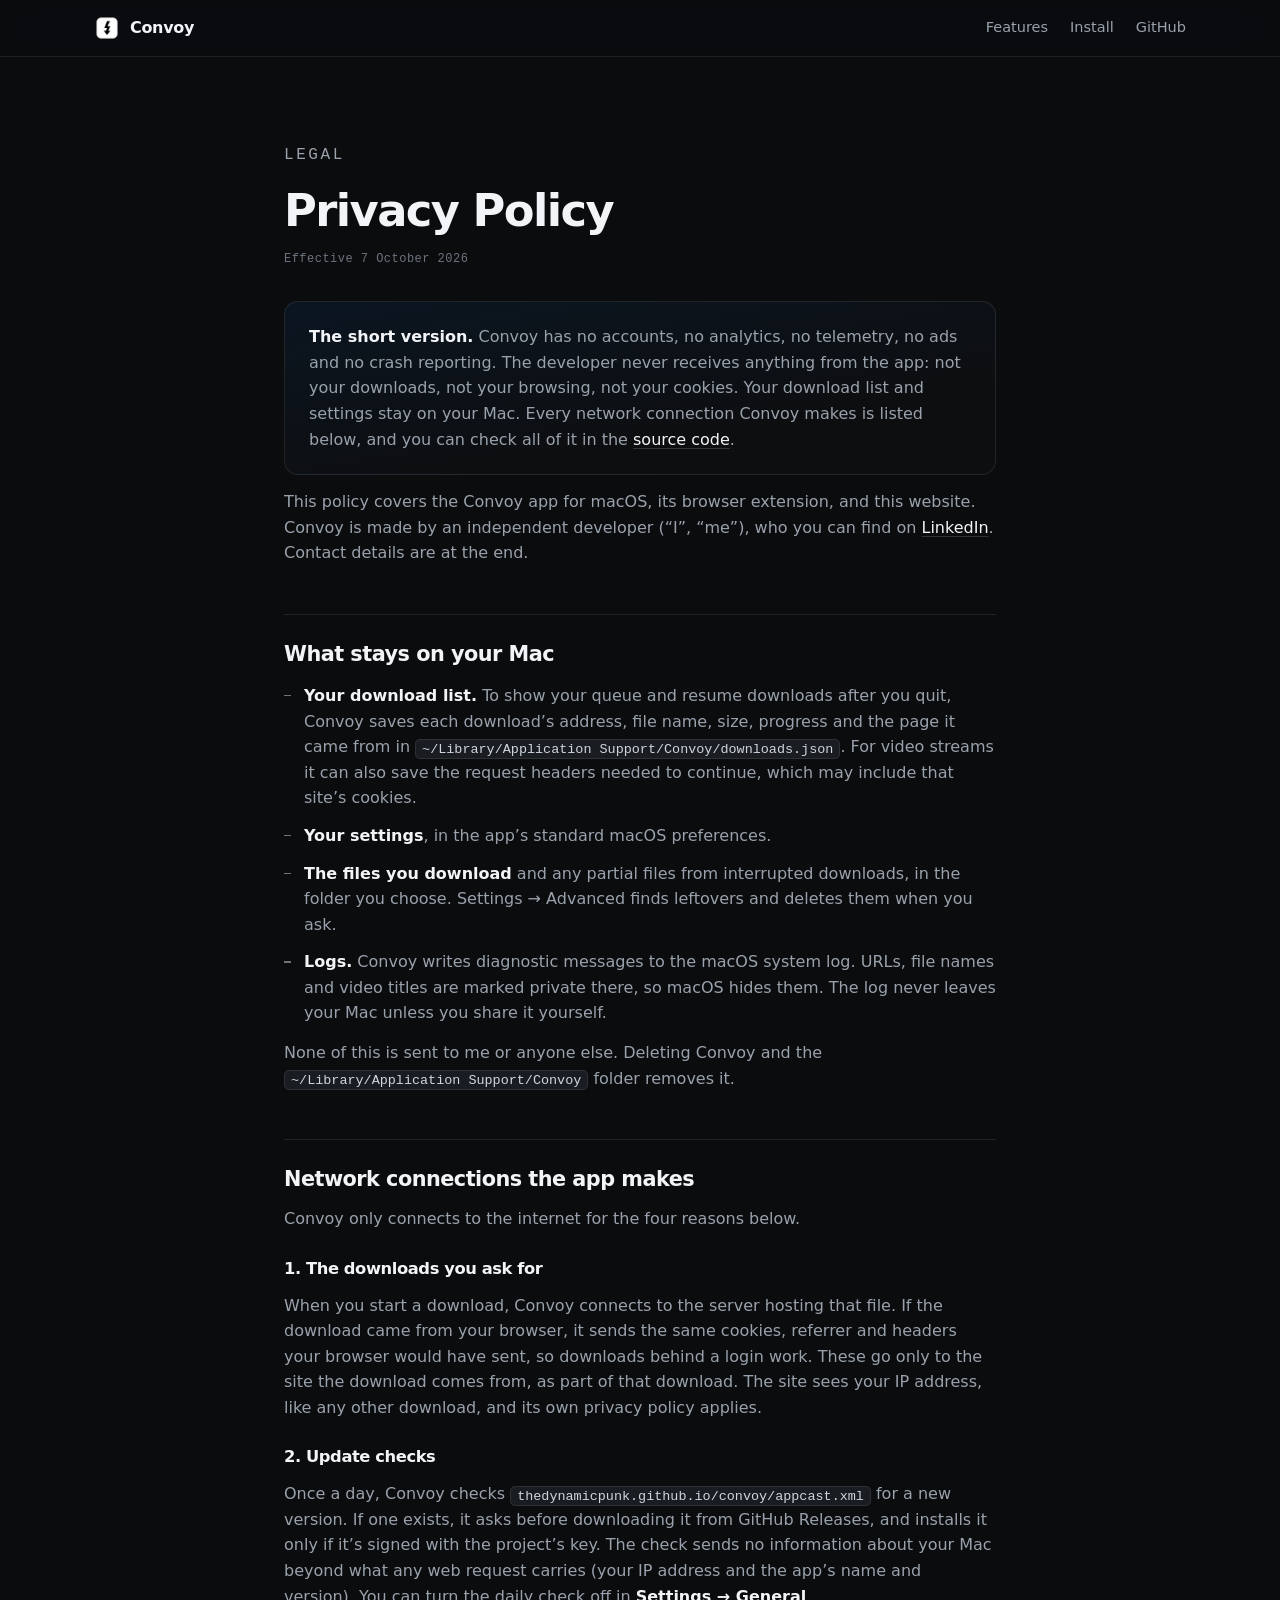
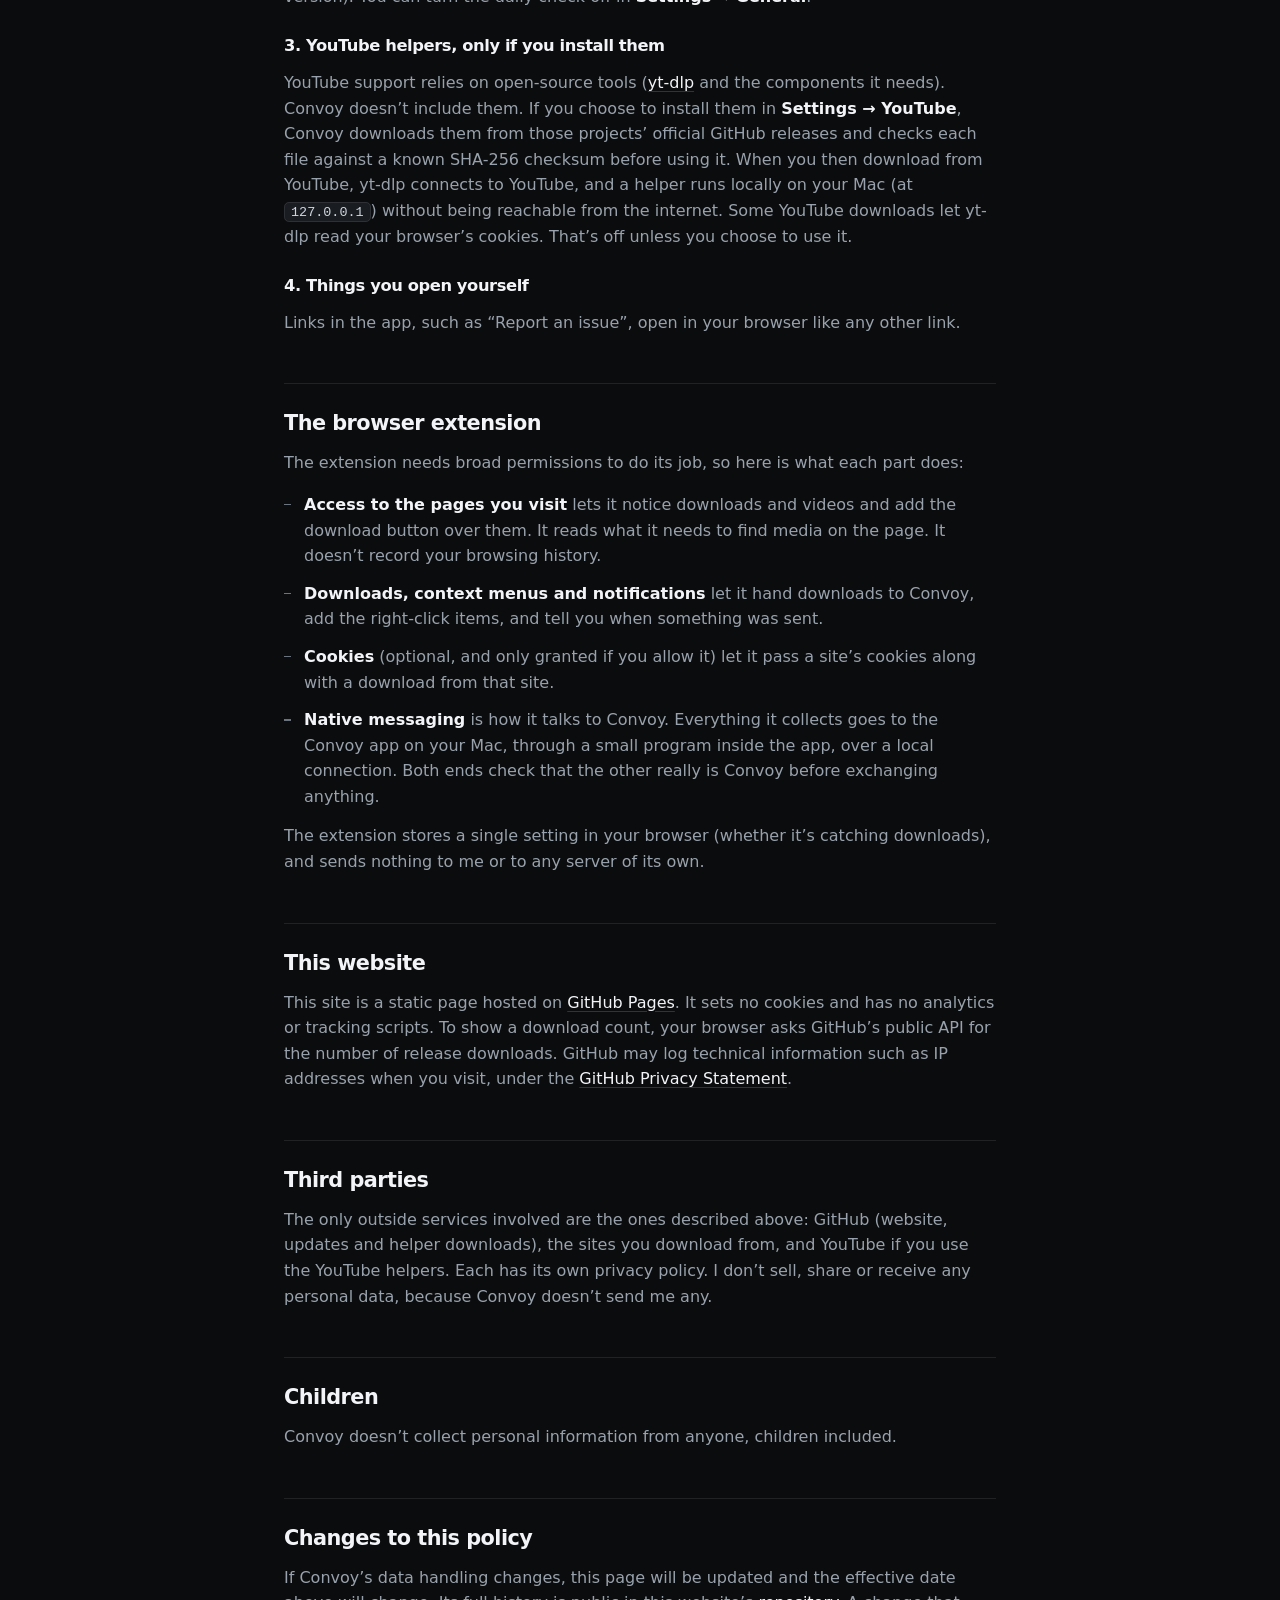
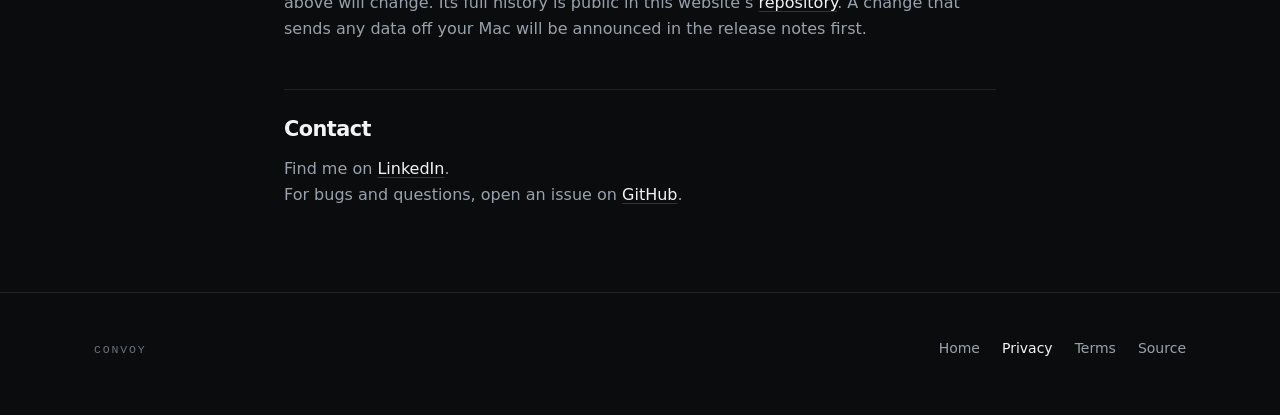
==== privacy.html @ 40a525fc "Add privacy policy and terms of service pages" ====
<!DOCTYPE html>
<html lang="en">
<head>
<meta charset="utf-8">
<meta name="viewport" content="width=device-width, initial-scale=1">
<title>Privacy Policy · Convoy</title>
<meta name="description" content="Convoy has no accounts, no analytics and no telemetry. This page lists every network connection the app makes and what stays on your Mac.">
<link rel="icon" href="convoy/icon.png">
<link rel="stylesheet" href="legal.css">
</head>
<body>

<header class="hdr">
  <div class="wrap hdr-in">
    <a class="mark" href="/">
      <img src="convoy/icon.png" alt="">
      <b>Convoy</b>
    </a>
    <nav class="hdr-links">
      <a href="/#features">Features</a>
      <a href="/#install">Install</a>
      <a href="https://github.com/TheDynamicPunk/Convoy">GitHub</a>
    </nav>
  </div>
</header>

<main class="wrap doc">
  <p class="eyebrow">Legal</p>
  <h1>Privacy Policy</h1>
  <p class="updated">Effective 7 October 2026</p>

  <div class="tldr">
    <p><b>The short version.</b> Convoy has no accounts, no analytics, no telemetry, no ads and no crash reporting. The developer never receives anything from the app: not your downloads, not your browsing, not your cookies. Your download list and settings stay on your Mac. Every network connection Convoy makes is listed below, and you can check all of it in the <a href="https://github.com/TheDynamicPunk/Convoy">source code</a>.</p>
  </div>

  <p>This policy covers the Convoy app for macOS, its browser extension, and this website. Convoy is made by an independent developer (“I”, “me”), who you can find on <a href="https://www.linkedin.com/in/gupta-ashu">LinkedIn</a>. Contact details are at the end.</p>

  <h2>What stays on your Mac</h2>
  <ul>
    <li><b>Your download list.</b> To show your queue and resume downloads after you quit, Convoy saves each download’s address, file name, size, progress and the page it came from in <code>~/Library/Application Support/Convoy/downloads.json</code>. For video streams it can also save the request headers needed to continue, which may include that site’s cookies.</li>
    <li><b>Your settings</b>, in the app’s standard macOS preferences.</li>
    <li><b>The files you download</b> and any partial files from interrupted downloads, in the folder you choose. Settings → Advanced finds leftovers and deletes them when you ask.</li>
    <li><b>Logs.</b> Convoy writes diagnostic messages to the macOS system log. URLs, file names and video titles are marked private there, so macOS hides them. The log never leaves your Mac unless you share it yourself.</li>
  </ul>
  <p>None of this is sent to me or anyone else. Deleting Convoy and the <code>~/Library/Application Support/Convoy</code> folder removes it.</p>

  <h2>Network connections the app makes</h2>
  <p>Convoy only connects to the internet for the four reasons below.</p>

  <h3>1. The downloads you ask for</h3>
  <p>When you start a download, Convoy connects to the server hosting that file. If the download came from your browser, it sends the same cookies, referrer and headers your browser would have sent, so downloads behind a login work. These go only to the site the download comes from, as part of that download. The site sees your IP address, like any other download, and its own privacy policy applies.</p>

  <h3>2. Update checks</h3>
  <p>Once a day, Convoy checks <code>thedynamicpunk.github.io/convoy/appcast.xml</code> for a new version. If one exists, it asks before downloading it from GitHub Releases, and installs it only if it’s signed with the project’s key. The check sends no information about your Mac beyond what any web request carries (your IP address and the app’s name and version). You can turn the daily check off in <b>Settings → General</b>.</p>

  <h3>3. YouTube helpers, only if you install them</h3>
  <p>YouTube support relies on open-source tools (<a href="https://github.com/yt-dlp/yt-dlp">yt-dlp</a> and the components it needs). Convoy doesn’t include them. If you choose to install them in <b>Settings → YouTube</b>, Convoy downloads them from those projects’ official GitHub releases and checks each file against a known SHA-256 checksum before using it. When you then download from YouTube, yt-dlp connects to YouTube, and a helper runs locally on your Mac (at <code>127.0.0.1</code>) without being reachable from the internet. Some YouTube downloads let yt-dlp read your browser’s cookies. That’s off unless you choose to use it.</p>

  <h3>4. Things you open yourself</h3>
  <p>Links in the app, such as “Report an issue”, open in your browser like any other link.</p>

  <h2>The browser extension</h2>
  <p>The extension needs broad permissions to do its job, so here is what each part does:</p>
  <ul>
    <li><b>Access to the pages you visit</b> lets it notice downloads and videos and add the download button over them. It reads what it needs to find media on the page. It doesn’t record your browsing history.</li>
    <li><b>Downloads, context menus and notifications</b> let it hand downloads to Convoy, add the right-click items, and tell you when something was sent.</li>
    <li><b>Cookies</b> (optional, and only granted if you allow it) let it pass a site’s cookies along with a download from that site.</li>
    <li><b>Native messaging</b> is how it talks to Convoy. Everything it collects goes to the Convoy app on your Mac, through a small program inside the app, over a local connection. Both ends check that the other really is Convoy before exchanging anything.</li>
  </ul>
  <p>The extension stores a single setting in your browser (whether it’s catching downloads), and sends nothing to me or to any server of its own.</p>

  <h2>This website</h2>
  <p>This site is a static page hosted on <a href="https://pages.github.com/">GitHub Pages</a>. It sets no cookies and has no analytics or tracking scripts. To show a download count, your browser asks GitHub’s public API for the number of release downloads. GitHub may log technical information such as IP addresses when you visit, under the <a href="https://docs.github.com/en/site-policy/privacy-policies/github-general-privacy-statement">GitHub Privacy Statement</a>.</p>

  <h2>Third parties</h2>
  <p>The only outside services involved are the ones described above: GitHub (website, updates and helper downloads), the sites you download from, and YouTube if you use the YouTube helpers. Each has its own privacy policy. I don’t sell, share or receive any personal data, because Convoy doesn’t send me any.</p>

  <h2>Children</h2>
  <p>Convoy doesn’t collect personal information from anyone, children included.</p>

  <h2>Changes to this policy</h2>
  <p>If Convoy’s data handling changes, this page will be updated and the effective date above will change. Its full history is public in this website’s <a href="https://github.com/TheDynamicPunk/thedynamicpunk.github.io">repository</a>. A change that sends any data off your Mac will be announced in the release notes first.</p>

  <h2>Contact</h2>
  <p>Find me on <a href="https://www.linkedin.com/in/gupta-ashu">LinkedIn</a>.<br>
  For bugs and questions, open an issue on <a href="https://github.com/TheDynamicPunk/Convoy/issues">GitHub</a>.</p>
</main>

<footer class="ftr">
  <div class="wrap ftr-in">
    <p class="eyebrow">Convoy</p>
    <nav class="ftr-links">
      <a href="/">Home</a>
      <a href="privacy.html" aria-current="page">Privacy</a>
      <a href="terms.html">Terms</a>
      <a href="https://github.com/TheDynamicPunk/Convoy">Source</a>
    </nav>
  </div>
</footer>

</body>
</html>
---- legal.css ----
/* Shared styles for the text pages (privacy, terms). Same tokens as index.html. */
:root{
  --bg:#0b0c0e; --surface:#131519; --surface-2:#191c21; --line:rgba(255,255,255,.09);
  --line-strong:rgba(255,255,255,.16);
  --text:#f2f4f7; --muted:#99a2ac; --faint:#6b737d;
  --accent:#0a84ff; --accent-soft:rgba(10,132,255,.13);
  --radius:14px; --gutter:24px; --max:1140px;
  --sans:-apple-system,BlinkMacSystemFont,"SF Pro Display","Segoe UI",system-ui,sans-serif;
  --mono:ui-monospace,"SF Mono",SFMono-Regular,Menlo,monospace;
}
*{box-sizing:border-box}
html{-webkit-text-size-adjust:100%}
body{
  margin:0; background:var(--bg); color:var(--text);
  font-family:var(--sans); font-size:17px; line-height:1.6;
  -webkit-font-smoothing:antialiased; overflow-x:hidden;
}
a{color:inherit}
h1,h2,h3{margin:0; font-weight:640; letter-spacing:-.025em; line-height:1.15}
p{margin:0}
.wrap{max-width:var(--max); margin:0 auto; padding:0 var(--gutter)}
.eyebrow{
  font-family:var(--mono); font-size:11.5px; font-weight:500; letter-spacing:.16em;
  text-transform:uppercase; color:var(--faint);
}

/* header */
.hdr{
  position:sticky; top:0; z-index:50; background:rgba(11,12,14,.72);
  backdrop-filter:saturate(180%) blur(20px); -webkit-backdrop-filter:saturate(180%) blur(20px);
  border-bottom:1px solid var(--line);
}
.hdr-in{display:flex; align-items:center; gap:12px; height:56px}
.mark{display:flex; align-items:center; gap:10px; text-decoration:none}
.mark img{width:26px; height:26px; border-radius:6px; display:block}
.mark b{font-size:16px; font-weight:640; letter-spacing:-.02em}
.hdr-links{margin-left:auto; display:flex; align-items:center; gap:22px}
.hdr-links a{font-size:14.5px; color:var(--muted); text-decoration:none; transition:color .15s}
.hdr-links a:hover{color:var(--text)}

/* document */
.doc{max-width:760px; padding-top:72px; padding-bottom:64px}
.doc h1{font-size:clamp(2rem,4.6vw,2.8rem); font-weight:680; letter-spacing:-.035em; margin-top:16px}
.doc .updated{font-family:var(--mono); font-size:12px; color:var(--faint); letter-spacing:.04em; margin-top:14px}
.doc h2{font-size:1.3rem; margin-top:48px; padding-top:28px; border-top:1px solid var(--line)}
.doc h3{font-size:1.02rem; font-weight:620; margin-top:28px}
.doc p{color:var(--muted); margin-top:14px; font-size:16px}
.doc p b, .doc li b{color:var(--text); font-weight:600}
.doc a{color:var(--text); text-decoration:underline; text-decoration-color:var(--line-strong); text-underline-offset:3px}
.doc a:hover{text-decoration-color:var(--text)}
.doc ul{margin:16px 0 0; padding:0; list-style:none; display:flex; flex-direction:column; gap:12px}
.doc li{font-size:16px; color:var(--muted); padding-left:20px; position:relative; line-height:1.6}
.doc li::before{content:""; position:absolute; left:0; top:12px; width:7px; height:1.5px; background:var(--faint)}
.tldr{
  margin-top:32px; padding:22px 24px; border:1px solid var(--line); border-radius:var(--radius);
  background:linear-gradient(170deg,rgba(10,132,255,.08),rgba(255,255,255,.01) 70%);
}
.tldr p{margin-top:0; color:var(--muted)}
code{
  font-family:var(--mono); font-size:.84em; background:var(--surface-2);
  border:1px solid var(--line); border-radius:5px; padding:1.5px 6px; color:#cfd6de;
  overflow-wrap:anywhere;
}

/* footer */
.ftr{border-top:1px solid var(--line); padding:44px 0 56px; margin-top:20px}
.ftr-in{display:flex; gap:20px; align-items:baseline; flex-wrap:wrap}
.ftr-links{display:flex; gap:22px; margin-left:auto; flex-wrap:wrap}
.ftr a{font-size:14px; color:var(--muted); text-decoration:none}
.ftr a:hover, .ftr a[aria-current="page"]{color:var(--text)}

@media (max-width:620px){
  body{font-size:16px}
  :root{--gutter:18px}
  .doc{padding-top:52px}
  .hdr-links{gap:18px}
  .hdr-links a[href="/#features"]{display:none}
  .ftr-links{margin-left:0}
}
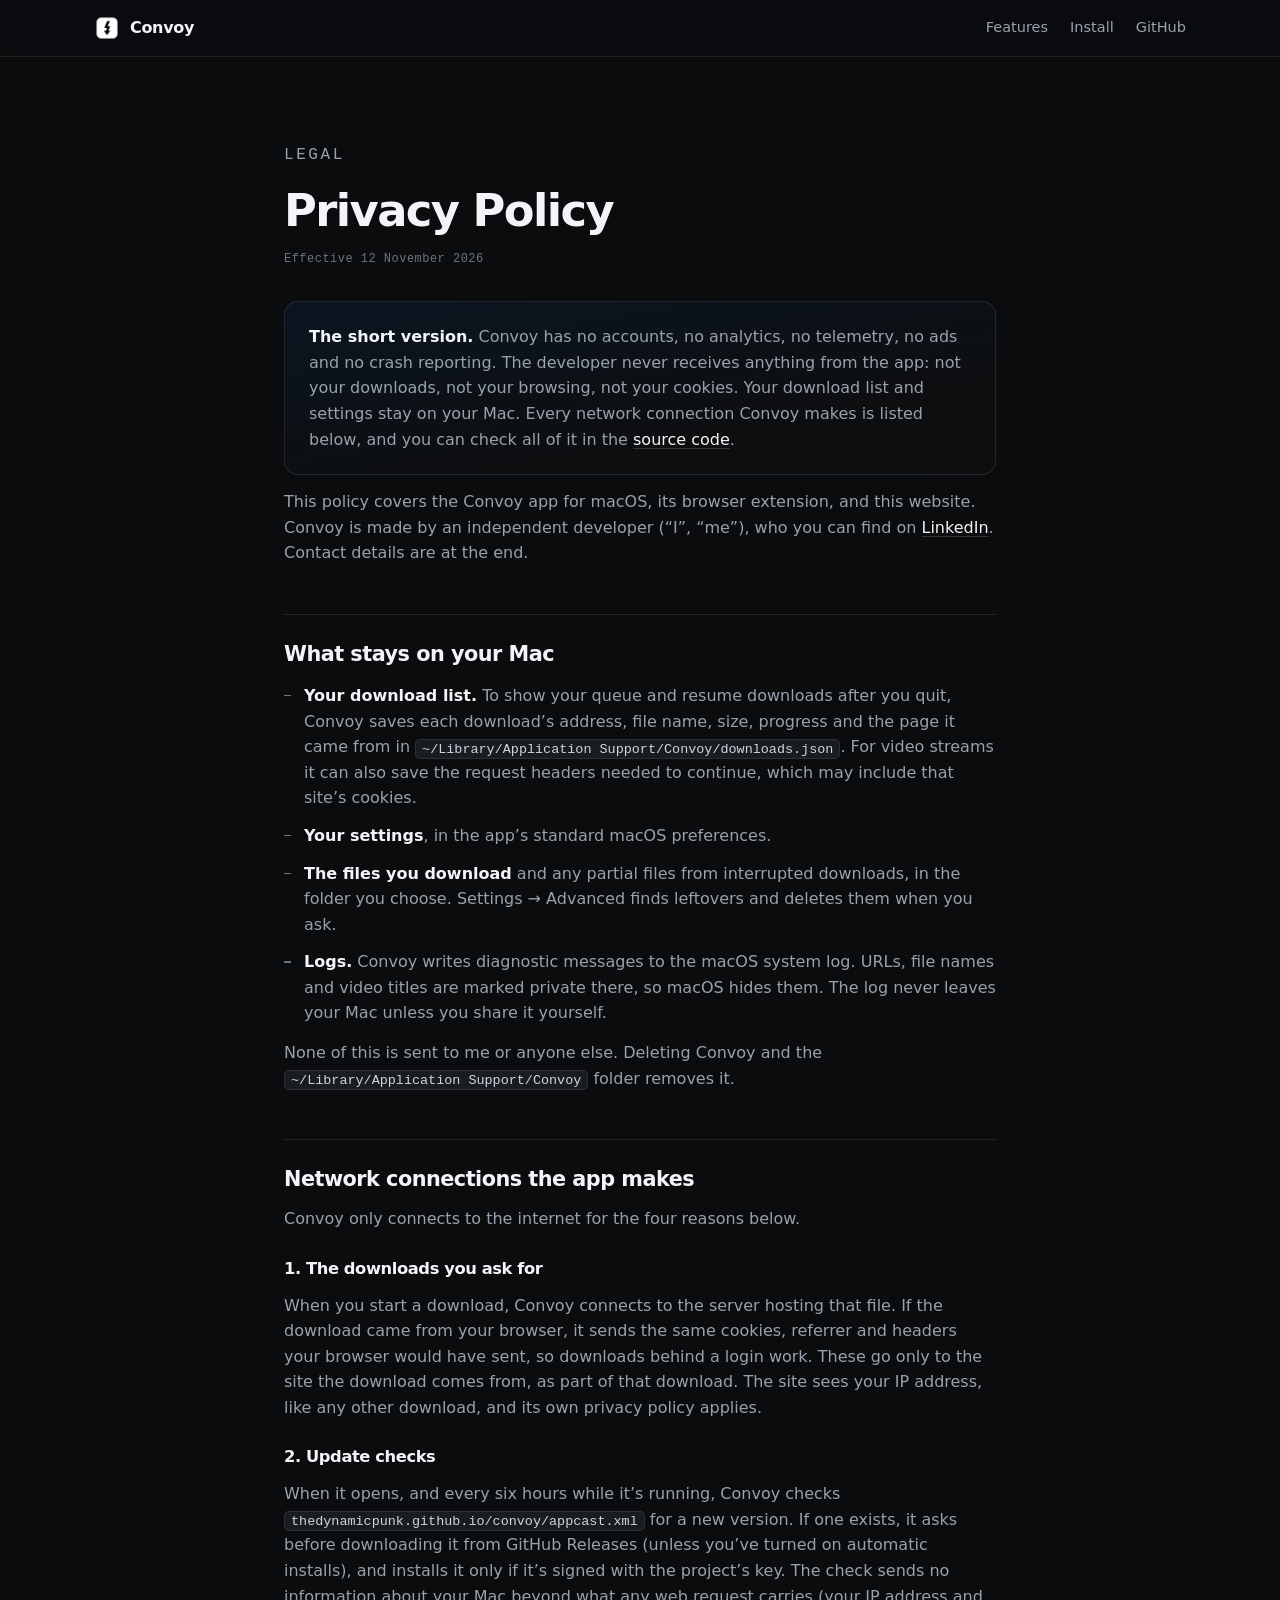
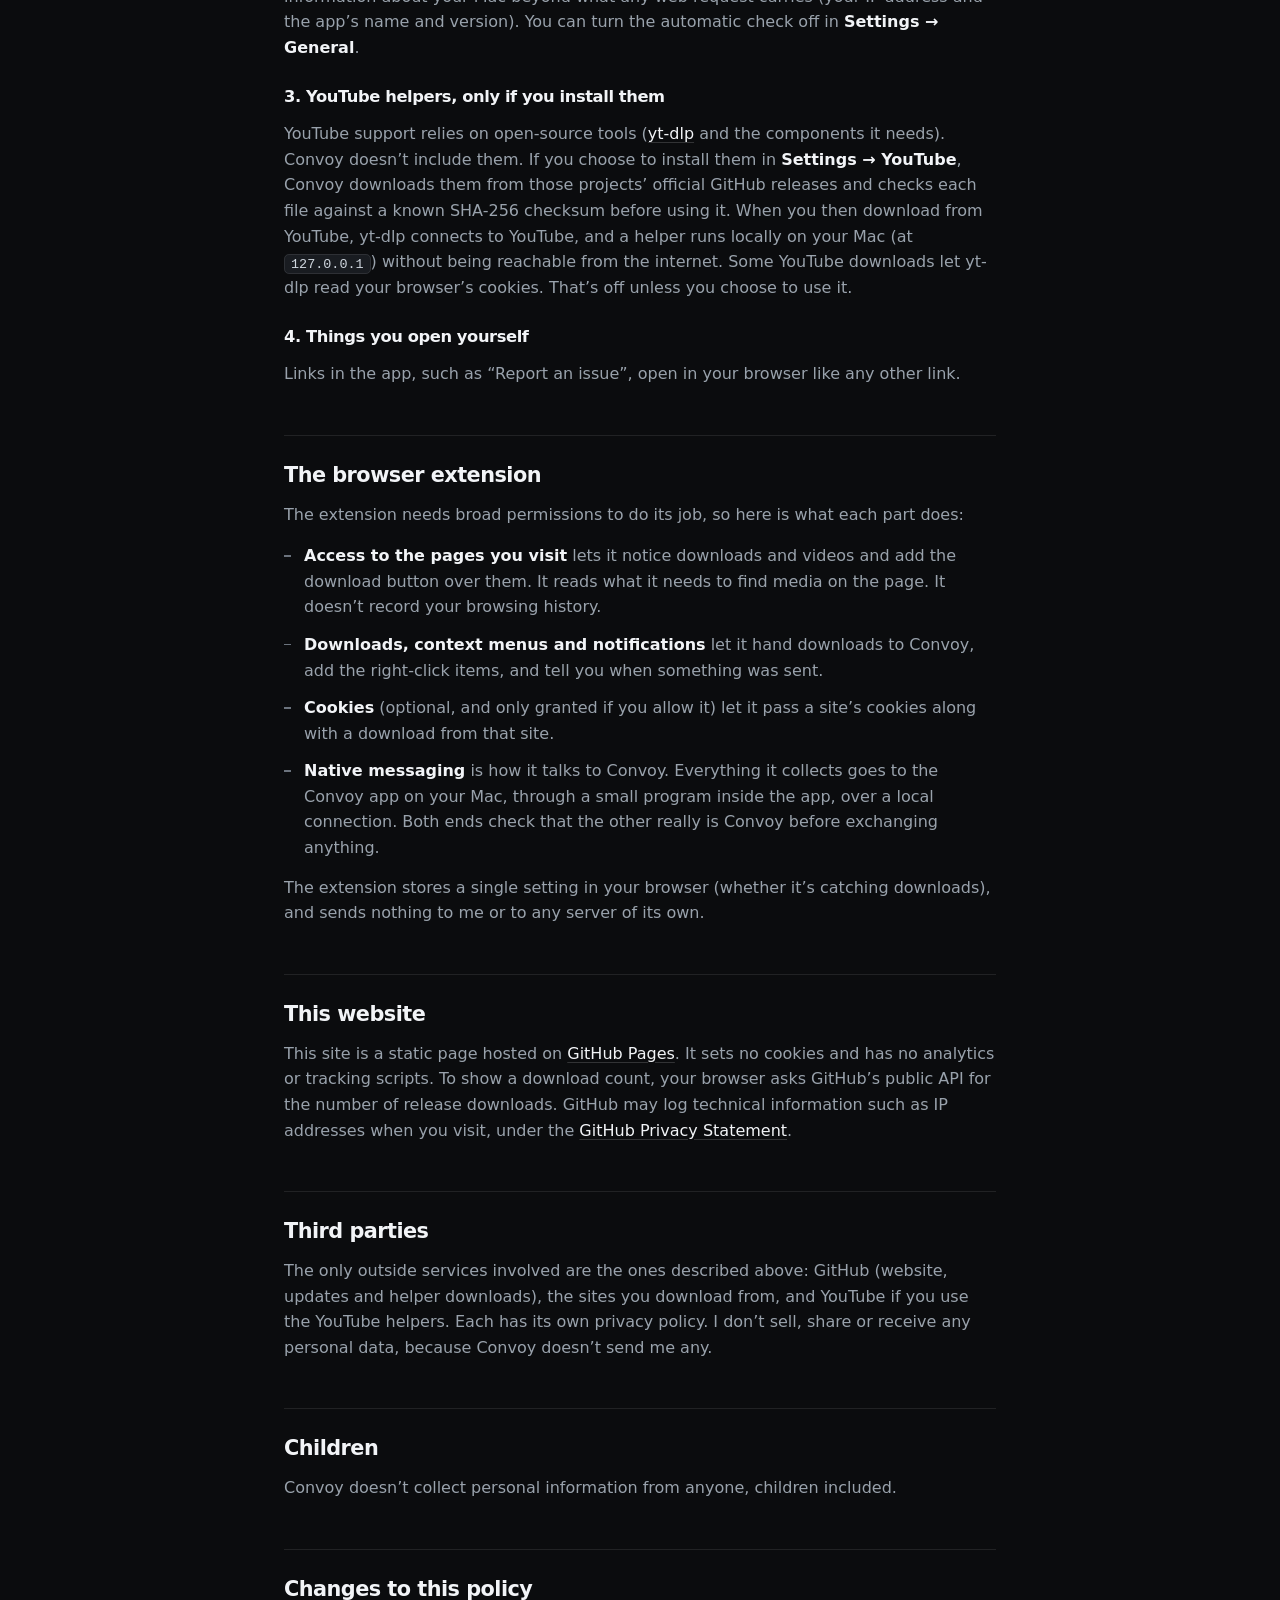
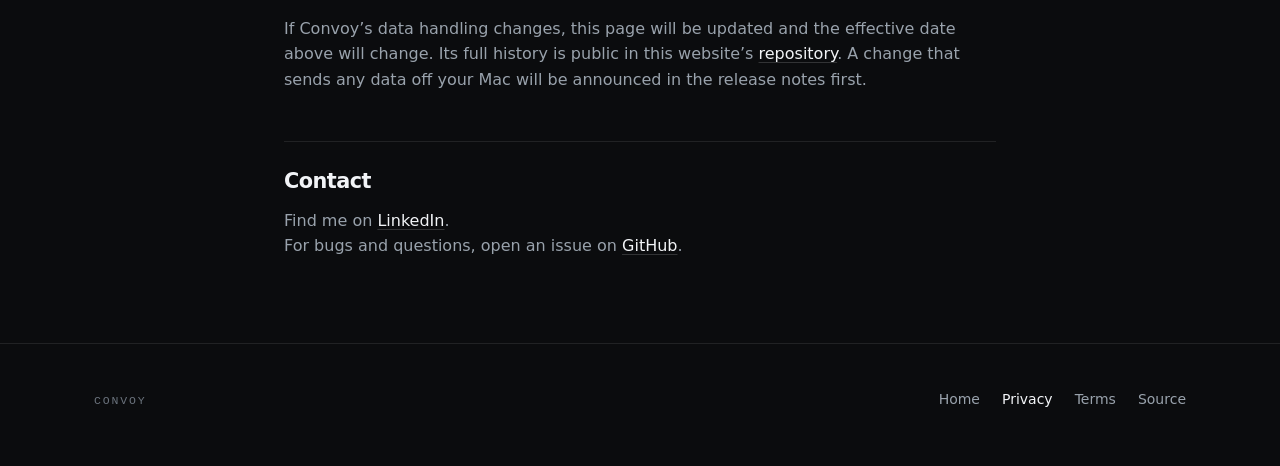
==== commit 9e07d47e: "Convoy 1.3.1" ====
--- a/privacy.html
+++ b/privacy.html
@@ -27,7 +27,7 @@
 <main class="wrap doc">
   <p class="eyebrow">Legal</p>
   <h1>Privacy Policy</h1>
-  <p class="updated">Effective 7 October 2026</p>
+  <p class="updated">Effective 12 November 2026</p>
 
   <div class="tldr">
     <p><b>The short version.</b> Convoy has no accounts, no analytics, no telemetry, no ads and no crash reporting. The developer never receives anything from the app: not your downloads, not your browsing, not your cookies. Your download list and settings stay on your Mac. Every network connection Convoy makes is listed below, and you can check all of it in the <a href="https://github.com/TheDynamicPunk/Convoy">source code</a>.</p>
@@ -51,7 +51,7 @@
   <p>When you start a download, Convoy connects to the server hosting that file. If the download came from your browser, it sends the same cookies, referrer and headers your browser would have sent, so downloads behind a login work. These go only to the site the download comes from, as part of that download. The site sees your IP address, like any other download, and its own privacy policy applies.</p>
 
   <h3>2. Update checks</h3>
-  <p>Once a day, Convoy checks <code>thedynamicpunk.github.io/convoy/appcast.xml</code> for a new version. If one exists, it asks before downloading it from GitHub Releases, and installs it only if it’s signed with the project’s key. The check sends no information about your Mac beyond what any web request carries (your IP address and the app’s name and version). You can turn the daily check off in <b>Settings → General</b>.</p>
+  <p>When it opens, and every six hours while it’s running, Convoy checks <code>thedynamicpunk.github.io/convoy/appcast.xml</code> for a new version. If one exists, it asks before downloading it from GitHub Releases (unless you’ve turned on automatic installs), and installs it only if it’s signed with the project’s key. The check sends no information about your Mac beyond what any web request carries (your IP address and the app’s name and version). You can turn the automatic check off in <b>Settings → General</b>.</p>
 
   <h3>3. YouTube helpers, only if you install them</h3>
   <p>YouTube support relies on open-source tools (<a href="https://github.com/yt-dlp/yt-dlp">yt-dlp</a> and the components it needs). Convoy doesn’t include them. If you choose to install them in <b>Settings → YouTube</b>, Convoy downloads them from those projects’ official GitHub releases and checks each file against a known SHA-256 checksum before using it. When you then download from YouTube, yt-dlp connects to YouTube, and a helper runs locally on your Mac (at <code>127.0.0.1</code>) without being reachable from the internet. Some YouTube downloads let yt-dlp read your browser’s cookies. That’s off unless you choose to use it.</p>
